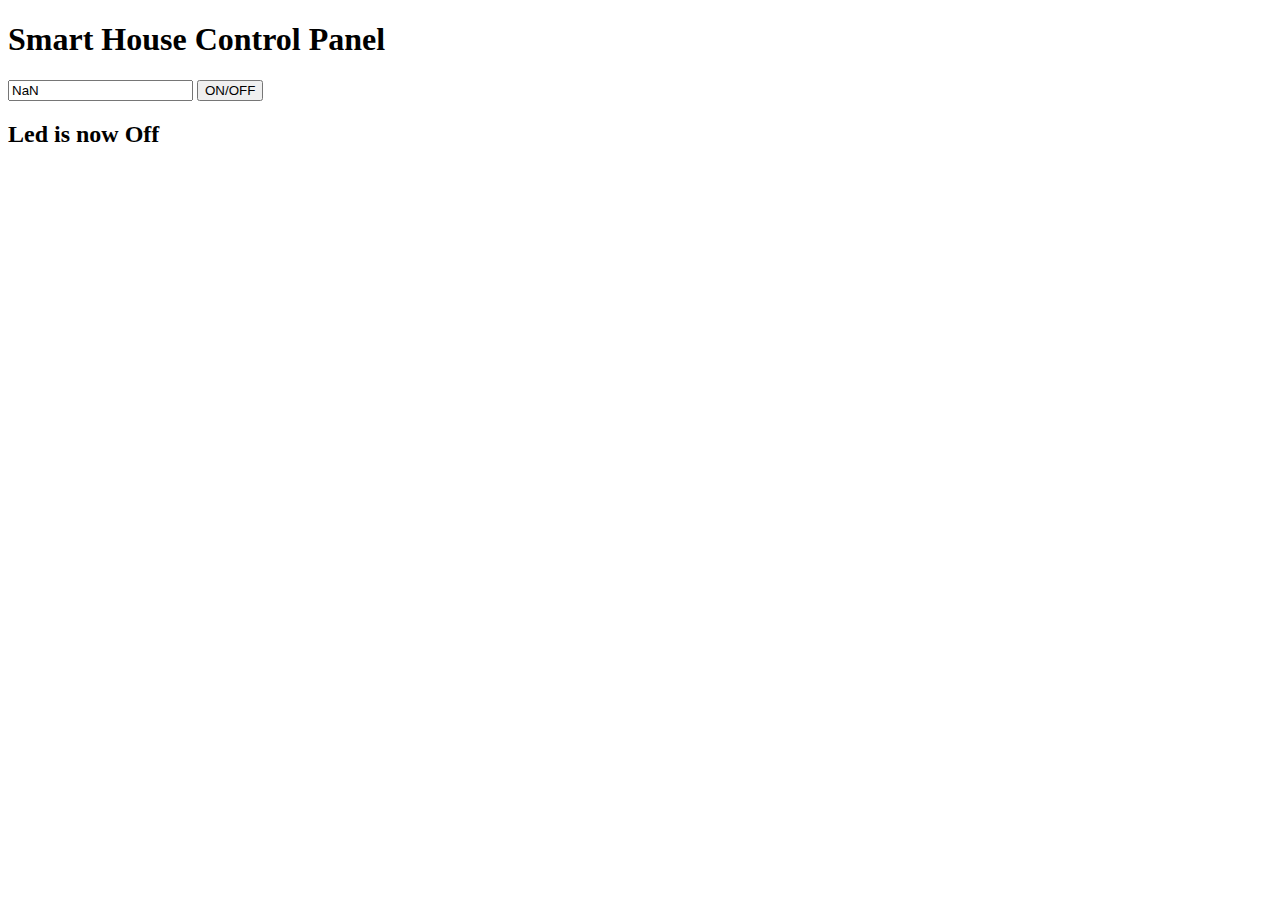
==== webpage/index.html @ 834a9e35 "feat(webpage): add http file request" ====
<!DOCTYPE html>
<html>
<head>
  <meta charset="UTF-8">
  <title>Test</title>
  <script type="text/javascript">

    function LigthSwitch(){
      alert("Button");
    }
    
    function loadFile(filePath) {
      var result = null;
      var xmlhttp = new XMLHttpRequest();
      xmlhttp.open("GET", filePath, false);
      xmlhttp.send();
      if (xmlhttp.status==200) {
        result = xmlhttp.responseText;
      }
      return result;
    }
    
    let interval = setInterval(ServerCheck, 500);
    function ServerCheck() {
        var temperature = loadFile("temperature.txt")
        var ledStatus = loadFile("ledStatus.txt")
        document.getElementById("Temperature").value = parseInt(temperature, 10);

        if(parseInt(ledStatus, 10) == 1)
            document.getElementById("Led").innerHTML="Led is now On";
        else
            document.getElementById("Led").innerHTML="Led is now Off";
    }
  </script>
</head>
<body>
  <header>
    <h1>Smart House Control Panel</h1>
  </header>
  <form name="LigthControl" id="LigthControl">
    <input id="Temperature" value="0"> <input name="Switch" type="button" value="ON/OFF" onclick="LigthSwitch();">
  </form>
  <h2 id="Led">Led is now</h2>
</body>
</html>
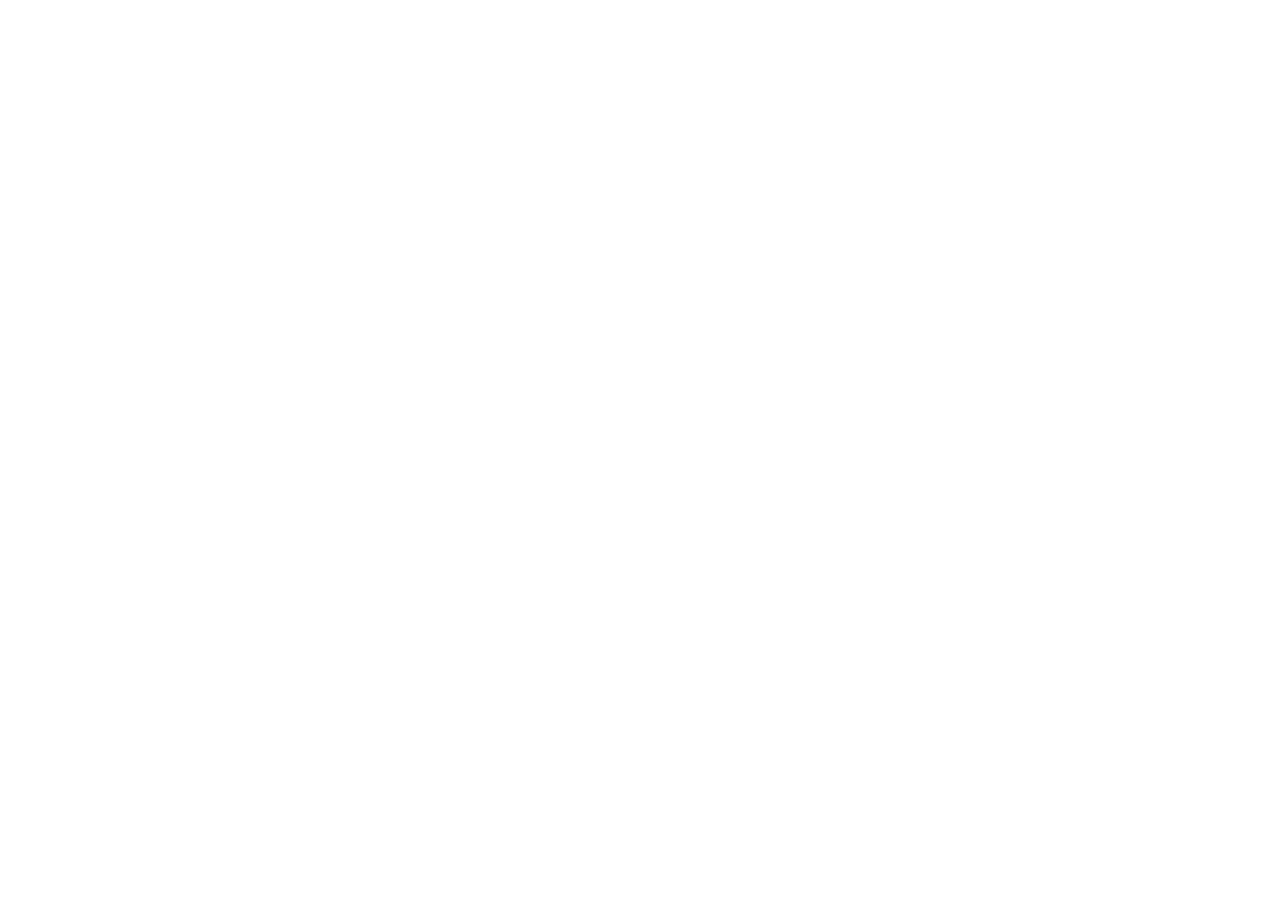
==== commit 57d39e5f: "refactor: remoove body" ====
--- a/webpage/index.html
+++ b/webpage/index.html
@@ -1,45 +1,42 @@
 <!DOCTYPE html>
 <html>
+
 <head>
-  <meta charset="UTF-8">
-  <title>Test</title>
-  <script type="text/javascript">
+    <meta charset="UTF-8">
+    <title>Test</title>
+    <script type="text/javascript">
+        function LigthSwitch() {
+            alert("Button");
+        }
 
-    function LigthSwitch(){
-      alert("Button");
-    }
-    
-    function loadFile(filePath) {
-      var result = null;
-      var xmlhttp = new XMLHttpRequest();
-      xmlhttp.open("GET", filePath, false);
-      xmlhttp.send();
-      if (xmlhttp.status==200) {
-        result = xmlhttp.responseText;
-      }
-      return result;
-    }
-    
-    let interval = setInterval(ServerCheck, 500);
-    function ServerCheck() {
-        var temperature = loadFile("temperature.txt")
-        var ledStatus = loadFile("ledStatus.txt")
-        document.getElementById("Temperature").value = parseInt(temperature, 10);
+        function loadFile(filePath) {
+            var result = null;
+            var xmlhttp = new XMLHttpRequest();
+            xmlhttp.open("GET", filePath, false);
+            xmlhttp.send();
+            if (xmlhttp.status == 200) {
+                result = xmlhttp.responseText;
+            }
+            return result;
+        }
 
-        if(parseInt(ledStatus, 10) == 1)
-            document.getElementById("Led").innerHTML="Led is now On";
-        else
-            document.getElementById("Led").innerHTML="Led is now Off";
-    }
-  </script>
+        let interval = setInterval(ServerCheck, 500);
+
+        function ServerCheck() {
+            var temperature = loadFile("temperature.txt")
+            var ledStatus = loadFile("ledStatus.txt")
+            document.getElementById("Temperature").value = parseInt(temperature, 10);
+
+            if (parseInt(ledStatus, 10) == 1)
+                document.getElementById("Led").innerHTML = "Led is now On";
+            else
+                document.getElementById("Led").innerHTML = "Led is now Off";
+        }
+    </script>
 </head>
+
 <body>
-  <header>
-    <h1>Smart House Control Panel</h1>
-  </header>
-  <form name="LigthControl" id="LigthControl">
-    <input id="Temperature" value="0"> <input name="Switch" type="button" value="ON/OFF" onclick="LigthSwitch();">
-  </form>
-  <h2 id="Led">Led is now</h2>
+
 </body>
+
 </html>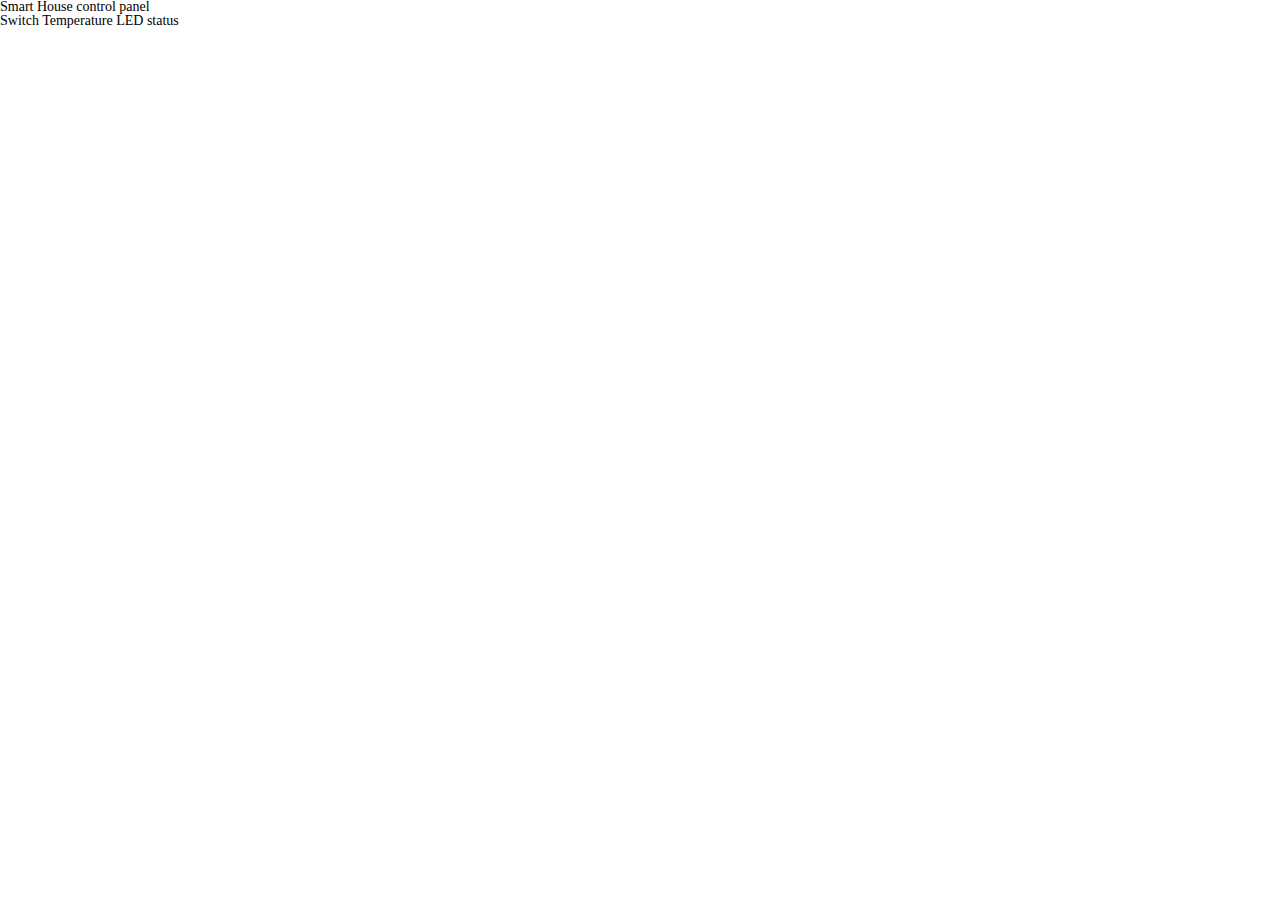
==== commit e351cbe9: "type refactoring: zeroing stylesheet" ====
--- a/webpage/index.html
+++ b/webpage/index.html
@@ -4,6 +4,7 @@
 <head>
     <meta charset="UTF-8">
     <title>Test</title>
+    <link rel="stylesheet" href="css/zeroing.css">
     <script type="text/javascript">
         function LigthSwitch() {
             alert("Button");
@@ -37,6 +38,25 @@
 
 <body>
 
+    <head>
+        <h1>
+            Smart House control panel
+        </h1>
+    </head>
+    <div>
+
+        <div>
+            Switch Temperature LED status
+        </div>
+
+        <div>
+            <img src="" alt="">
+            <img src="" alt="">
+            <img src="" alt="">
+        </div>
+
+    </div>
+
 </body>
 
 </html>--- a/webpage/css/zeroing.css
+++ b/webpage/css/zeroing.css
@@ -0,0 +1,88 @@
+* {
+    padding: 0;
+    margin: 0;
+    border: 0;
+}
+
+*,
+*:before,
+*:after {
+    -moz-box-sizing: border-box;
+    -webkit-box-sizing: border-box;
+    box-sizing: border-box;
+}
+
+ :focus,
+:active {
+    outline: none;
+}
+
+a:focus,
+a:active {
+    outline: none;
+}
+
+nav,
+footer,
+header,
+aside {
+    display: block;
+}
+
+html,
+body {
+    height: 100%;
+    width: 100%;
+    font-size: 100%;
+    line-height: 1;
+    font-size: 14px;
+    -ms-text-size-adjust: 100%;
+    -moz-text-size-adjust: 100%;
+    -webkit-text-size-adjust: 100%;
+}
+
+input,
+button,
+textarea {
+    font-family: inherit;
+}
+
+input::-ms-clear {
+    display: none;
+}
+
+button {
+    cursor: pointer;
+}
+
+button::-moz-focus-inner {
+    padding: 0;
+    border: 0;
+}
+
+a,
+a:visited {
+    text-decoration: none;
+}
+
+a:hover {
+    text-decoration: none;
+}
+
+ul li {
+    list-style: none;
+}
+
+img {
+    vertical-align: top;
+}
+
+h1,
+h2,
+h3,
+h4,
+h5,
+h6 {
+    font: inherit;
+    font-weight: 400;
+}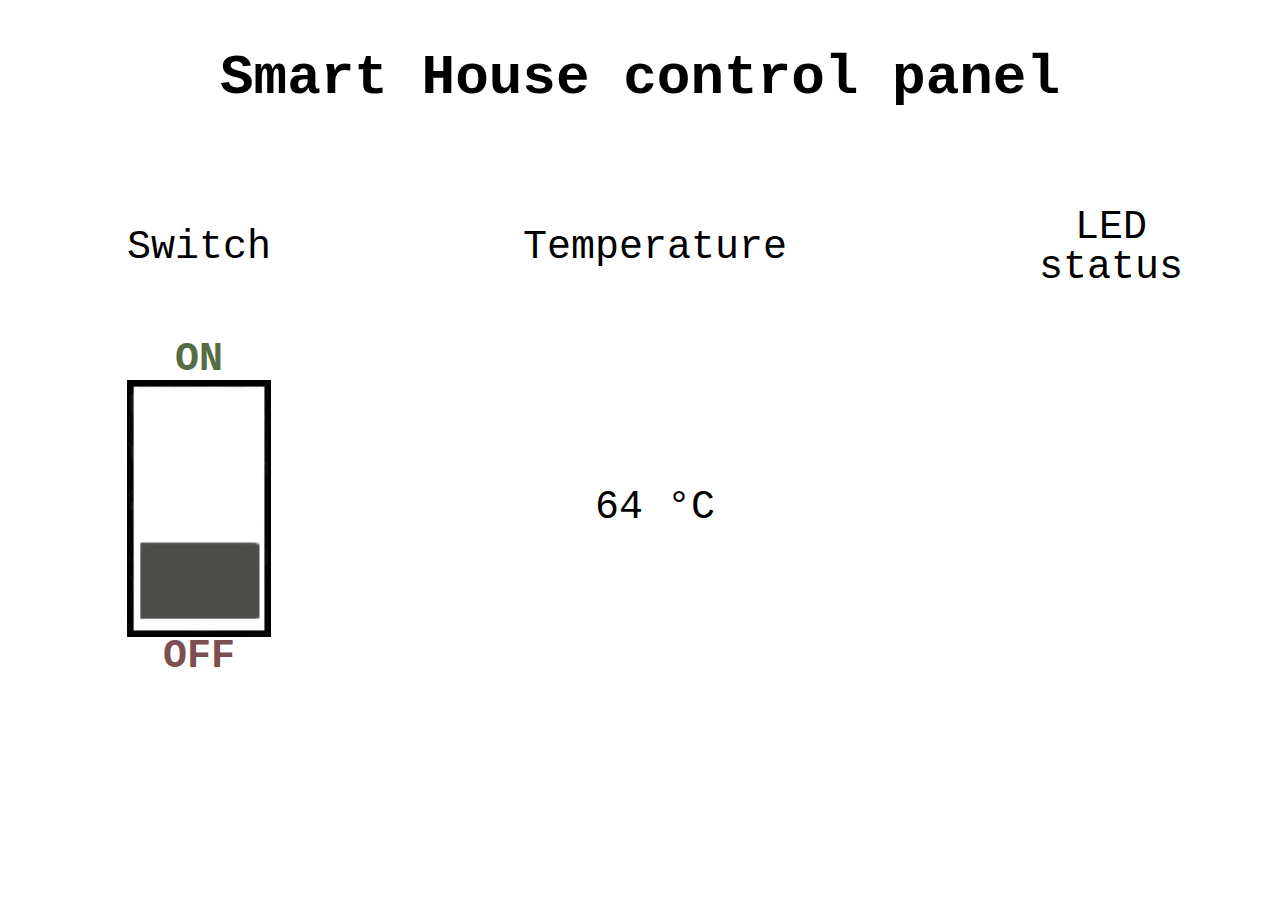
==== commit dc129706: "feat: make layout" ====
--- a/webpage/index.html
+++ b/webpage/index.html
@@ -5,6 +5,7 @@
     <meta charset="UTF-8">
     <title>Test</title>
     <link rel="stylesheet" href="css/zeroing.css">
+    <link rel="stylesheet" href="css/style.css">
     <script type="text/javascript">
         function LigthSwitch() {
             alert("Button");
@@ -38,22 +39,37 @@
 
 <body>
 
-    <head>
+    <header>
         <h1>
             Smart House control panel
         </h1>
-    </head>
+    </header>
     <div>
 
-        <div>
-            Switch Temperature LED status
-        </div>
+        <table>
+            <tr>
+                <td>Switch</td>
+                <td>Temperature</td>
+                <td>LED status</td>
+            </tr>
+            <tr>
+                <td>
+                    <p class="table-aligin"><span class="on">ON</span></p>
+                    <img class="imgSize" src="img/switch-contur-res.png" alt="">
+                    <p class="table-aligin"><span class="off">OFF</span></p>
+                </td>
+                <td>
+                    <form action="#">
+                        <output name="Temperature" id="Temperature">0</output> °C
 
-        <div>
-            <img src="" alt="">
-            <img src="" alt="">
-            <img src="" alt="">
-        </div>
+                    </form>
+
+                </td>
+                <td>
+                    <img class="imgSize" src="img/led.png" alt="">
+                </td>
+            </tr>
+        </table>
 
     </div>
 
--- a/webpage/css/style.css
+++ b/webpage/css/style.css
@@ -0,0 +1,40 @@
+* {
+    font-family: 'Courier New', Courier, monospace;
+}
+
+h1 {
+    font-size: 400%;
+    font-weight: bold;
+    padding-top: 50px;
+    padding-bottom: 50px;
+    text-align: center;
+}
+
+table {
+    font-size: 40px;
+    margin: auto;
+}
+
+.table-aligin {
+    text-align: center;
+    font-weight: bold;
+}
+
+.imgSize {
+    width: 100%;
+}
+
+.off {
+    color: #7c5050;
+}
+
+.on {
+    color: #566c45;
+}
+
+td {
+    text-align: center;
+    padding-left: 125px;
+    padding-right: 125px;
+    padding-top: 50px;
+}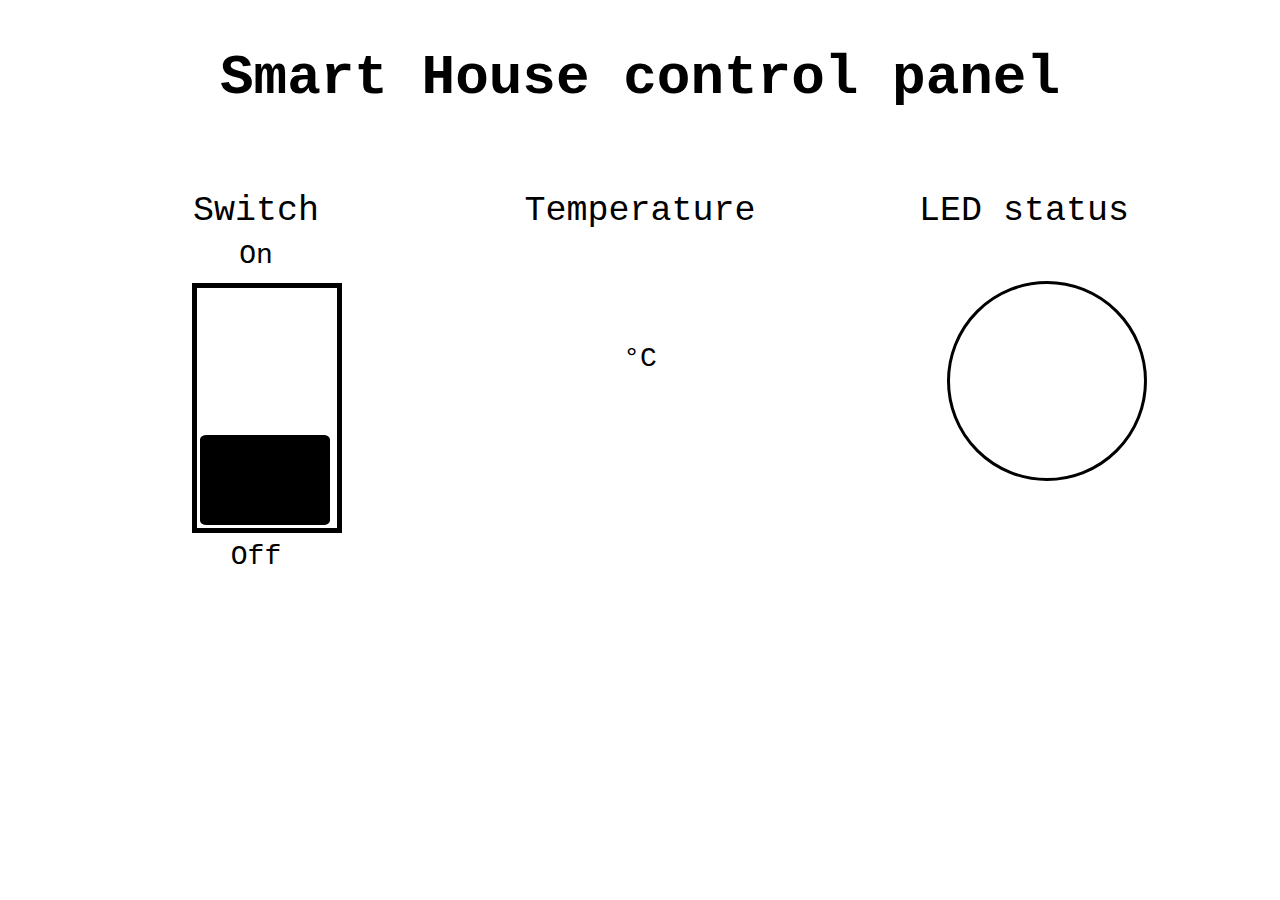
==== commit 79aed79b: "feat<webpage>: remake layout with <div>" ====
--- a/webpage/index.html
+++ b/webpage/index.html
@@ -27,12 +27,34 @@
         function ServerCheck() {
             var temperature = loadFile("temperature.txt")
             var ledStatus = loadFile("ledStatus.txt")
+            let imgSrcOff = "img/led.png";
+            let imgSrcOn = "img/led-on.png";
+
             document.getElementById("Temperature").value = parseInt(temperature, 10);
 
             if (parseInt(ledStatus, 10) == 1)
-                document.getElementById("Led").innerHTML = "Led is now On";
+                document.getElementById("Led").src = imgSrcOn;
             else
-                document.getElementById("Led").innerHTML = "Led is now Off";
+                document.getElementById("Led").src = imgSrcOff;
+        }
+        let counter = 1;
+
+        function smth() {
+            let src1 = "img/switch-contur-res.png";
+            let src2 = "img/switch-contur-on.png";
+
+
+
+            if (counter == 0) {
+                document.getElementById("switch").src = src1;
+            } else {
+                document.getElementById("switch").src = src2;
+            }
+            if (counter == 1) {
+                counter = 0;
+            } else {
+                counter = 1;
+            }
         }
     </script>
 </head>
@@ -44,33 +66,26 @@
             Smart House control panel
         </h1>
     </header>
-    <div>
+    <div class="SWITCH">
+        <div class="name"> Switch</div>
 
-        <table>
-            <tr>
-                <td>Switch</td>
-                <td>Temperature</td>
-                <td>LED status</td>
-            </tr>
-            <tr>
-                <td>
-                    <p class="table-aligin"><span class="on">ON</span></p>
-                    <img class="imgSize" src="img/switch-contur-res.png" alt="">
-                    <p class="table-aligin"><span class="off">OFF</span></p>
-                </td>
-                <td>
-                    <form action="#">
-                        <output name="Temperature" id="Temperature">0</output> °C
-
-                    </form>
-
-                </td>
-                <td>
-                    <img class="imgSize" src="img/led.png" alt="">
-                </td>
-            </tr>
-        </table>
-
+        <div class="statusOn">On</div>
+        <div class="switcher"> </div>
+        <div class="buttonON"></div>
+        <div class="buttonOFF"></div>
+        <div class="statusOff">Off</div>
+    </div>
+    <div class="TEMPERATURE">
+        <div class="name">Temperature</div>
+        <div class="statusTemp">
+            <form action=" # "></form>
+            <output>°C</output>
+        </div>
+    </div>
+    <div class="LED ">
+        <div class="name">LED status</div>
+        <div class="led"></div>
+        <div class="ledON"></div>
     </div>
 
 </body>
--- a/webpage/css/style.css
+++ b/webpage/css/style.css
@@ -10,31 +10,100 @@
     text-align: center;
 }
 
-table {
-    font-size: 40px;
-    margin: auto;
+.switcher {
+    border: 5px solid black;
+    height: 250px;
+    width: 150px;
+    margin-left: 25%;
+    float: left;
 }
 
-.table-aligin {
-    text-align: center;
-    font-weight: bold;
+.buttonON {
+    border: solid black;
+    border-radius: 5%;
+    background-color: black;
+    margin-left: 28%;
+    margin-top: 25px;
+    width: 130px;
+    height: 90px;
+    visibility: hidden;
 }
 
-.imgSize {
-    width: 100%;
+.buttonOFF {
+    border: solid black;
+    border-radius: 5%;
+    background-color: black;
+    margin-left: 28%;
+    margin-top: 50px;
+    width: 130px;
+    height: 90px;
 }
 
-.off {
-    color: #7c5050;
+.led {
+    border: solid black;
+    border-radius: 50%;
+    float: left;
+    height: 200px;
+    width: 200px;
+    margin-left: 20%;
+    margin-top: 20%;
 }
 
-.on {
-    color: #566c45;
+.ledON {
+    border: solid black;
+    border-radius: 50%;
+    background-color: black;
+    height: 190px;
+    width: 190px;
+    margin-left: 21.5%;
+    margin-top: 21.5%;
+    visibility: hidden;
 }
 
-td {
+.SWITCH {
+    float: left;
+    height: 50%;
+    width: 20%;
+    margin-top: 3%;
+    margin-left: 10%;
     text-align: center;
-    padding-left: 125px;
-    padding-right: 125px;
-    padding-top: 50px;
+}
+
+.TEMPERATURE {
+    float: left;
+    margin-top: 3%;
+    margin-left: 10%;
+    height: 50%;
+    width: 20%;
+    text-align: center;
+}
+
+.LED {
+    float: left;
+    margin-top: 3%;
+    margin-left: 10%;
+    height: 50%;
+    width: 20%;
+    text-align: center;
+}
+
+.name {
+    font-size: 250%;
+}
+
+.statusOn {
+    font-size: 200%;
+    margin-top: 5%;
+    margin-bottom: 5%;
+}
+
+.statusOff {
+    font-size: 200%;
+    margin-top: 7%;
+    margin-bottom: 5%;
+}
+
+.statusTemp {
+    margin-top: 45%;
+    font-size: 200%;
 }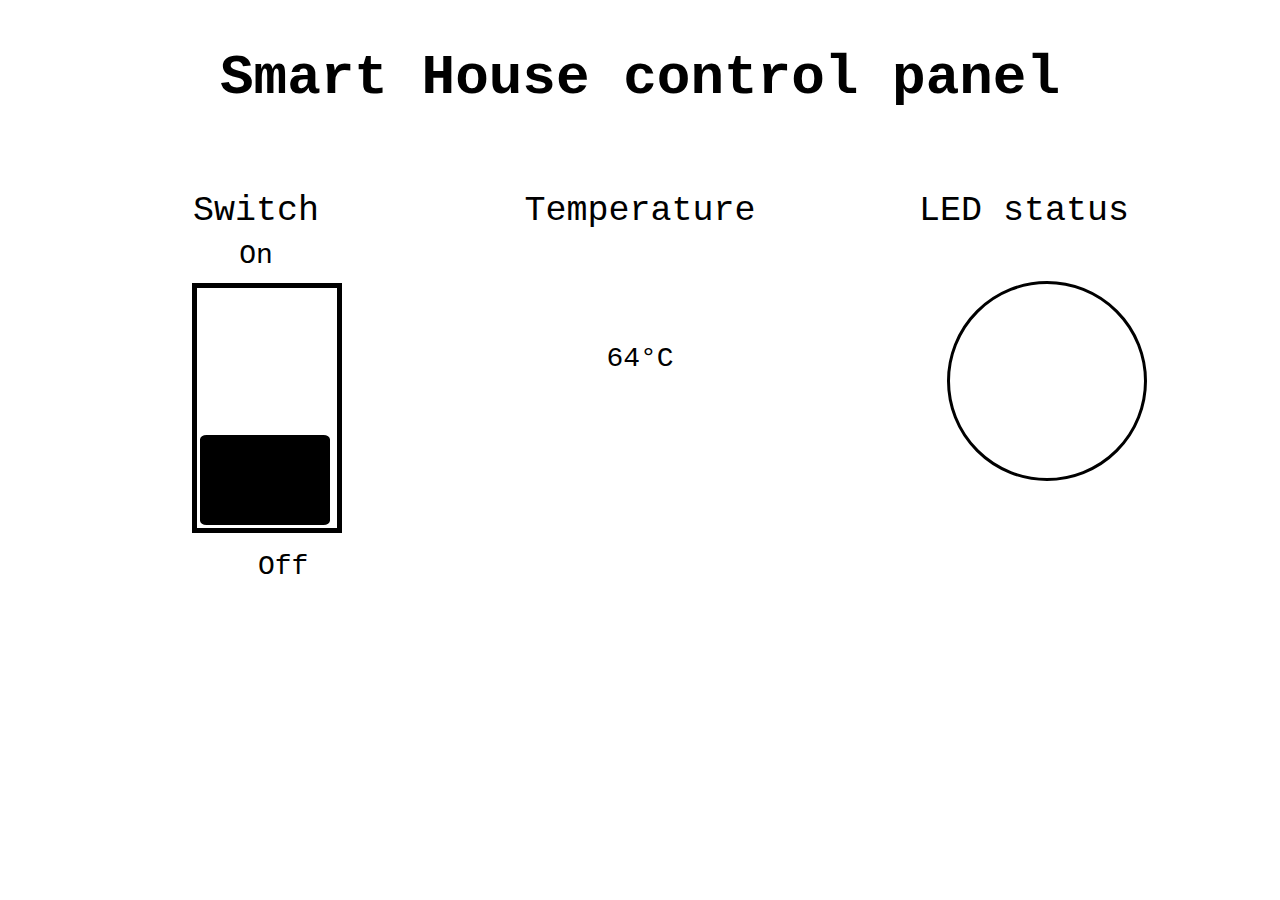
==== commit 532a1a0e: "Merge 25d8a62c1b9bb1d5a5b5318dd14560c91c4177dd into 6141b7a1e3c041bf6e66a9d820c09af5103a61af" ====
--- a/webpage/index.html
+++ b/webpage/index.html
@@ -24,37 +24,37 @@
 
         let interval = setInterval(ServerCheck, 500);
 
+        function updateTemperature(temperature) {
+            document.getElementById("Temperature").value = parseInt(temperature, 10);
+        }
+
+        function updateLed(ledStatus) {
+            if (parseInt(ledStatus, 10) == 1)
+                document.getElementById("ledON").hidden = true;
+            else
+                document.getElementById("ledON").hidden = false;
+        }
+
         function ServerCheck() {
             var temperature = loadFile("temperature.txt")
             var ledStatus = loadFile("ledStatus.txt")
-            let imgSrcOff = "img/led.png";
-            let imgSrcOn = "img/led-on.png";
 
-            document.getElementById("Temperature").value = parseInt(temperature, 10);
+            updateTemperature(temperature);
+            updateLed(ledStatus);
 
-            if (parseInt(ledStatus, 10) == 1)
-                document.getElementById("Led").src = imgSrcOn;
-            else
-                document.getElementById("Led").src = imgSrcOff;
         }
-        let counter = 1;
 
-        function smth() {
-            let src1 = "img/switch-contur-res.png";
-            let src2 = "img/switch-contur-on.png";
+        let counter = true;
 
-
-
+        function ChangeStatus() {
             if (counter == 0) {
-                document.getElementById("switch").src = src1;
+                document.getElementById("butOn").hidden = true;
+                document.getElementById("butOff").hidden = false;
             } else {
-                document.getElementById("switch").src = src2;
+                document.getElementById("butOn").hidden = false;
+                document.getElementById("butOff").hidden = true;
             }
-            if (counter == 1) {
-                counter = 0;
-            } else {
-                counter = 1;
-            }
+            counter = !counter;
         }
     </script>
 </head>
@@ -70,16 +70,18 @@
         <div class="name"> Switch</div>
 
         <div class="statusOn">On</div>
-        <div class="switcher"> </div>
-        <div class="buttonON"></div>
-        <div class="buttonOFF"></div>
+        <div class="switcher" onclick="ChangeStatus()"> </div>
+        <div class="buttonON" id="butOn" hidden></div>
+        <div class="buttonOFF" id="butOff"></div>
         <div class="statusOff">Off</div>
     </div>
     <div class="TEMPERATURE">
         <div class="name">Temperature</div>
         <div class="statusTemp">
-            <form action=" # "></form>
-            <output>°C</output>
+            <form action=" # ">
+                <output id="Temperature">0</output>°C
+            </form>
+
         </div>
     </div>
     <div class="LED ">
--- a/webpage/css/style.css
+++ b/webpage/css/style.css
@@ -26,7 +26,6 @@
     margin-top: 25px;
     width: 130px;
     height: 90px;
-    visibility: hidden;
 }
 
 .buttonOFF {
@@ -34,7 +33,7 @@
     border-radius: 5%;
     background-color: black;
     margin-left: 28%;
-    margin-top: 50px;
+    margin-top: 165px;
     width: 130px;
     height: 90px;
 }
@@ -99,8 +98,10 @@
 
 .statusOff {
     font-size: 200%;
-    margin-top: 7%;
-    margin-bottom: 5%;
+    margin-top: 20px;
+    margin-left: 130px;
+    margin-right: 60px;
+    float: left;
 }
 
 .statusTemp {
